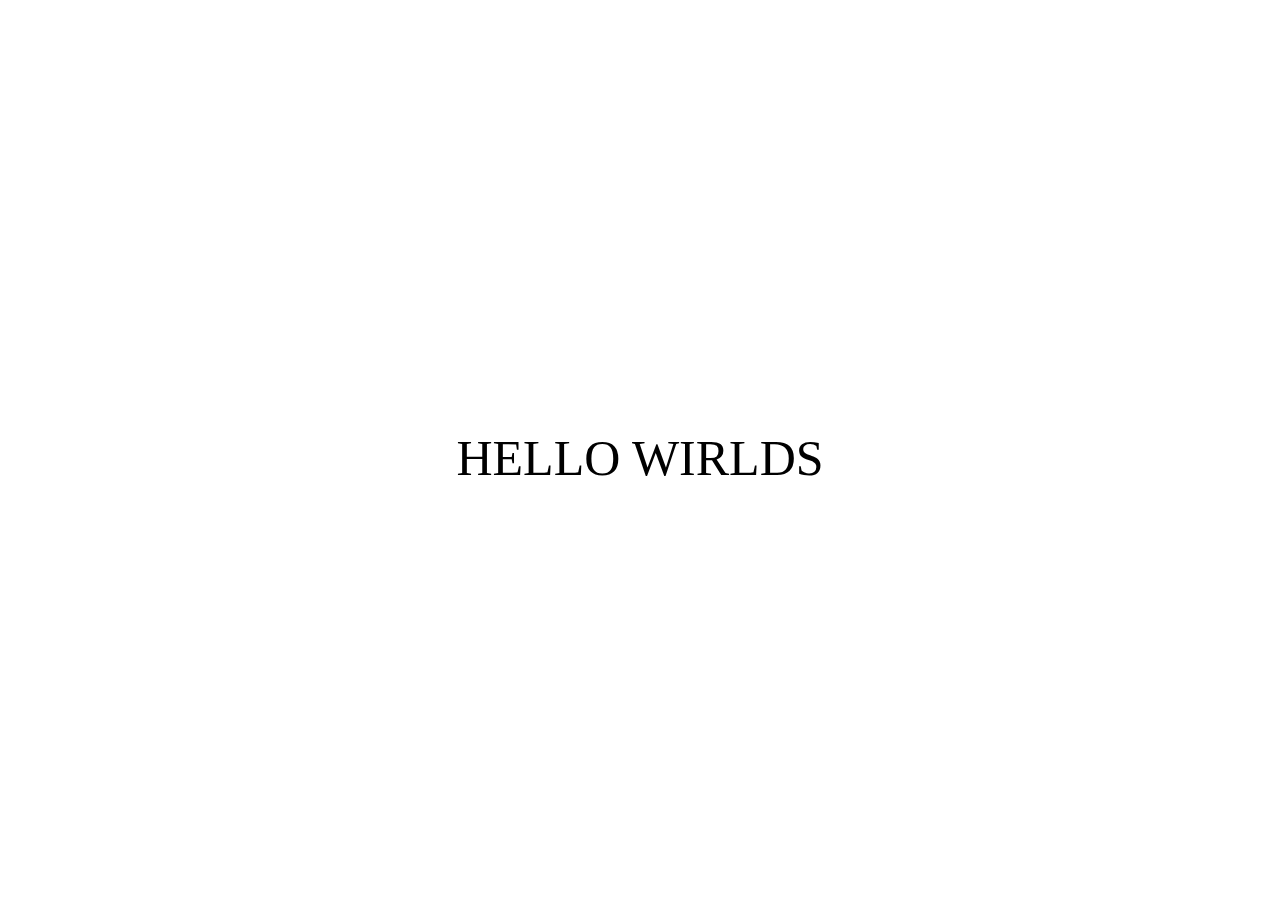
==== index.html @ c7d0fec2 "fix changes" ====
<!DOCTYPE html>
<html lang="en">
<head>
    <meta charset="UTF-8">
    <meta name="viewport" content="width=device-width, initial-scale=1.0">
    <title>Document</title>
</head>
<body style="display: flex; justify-content: center; align-items: center; height: 100vh; font-size: 50px;">
    <div>HELLO WIRLDS</div>
</body>
</html>
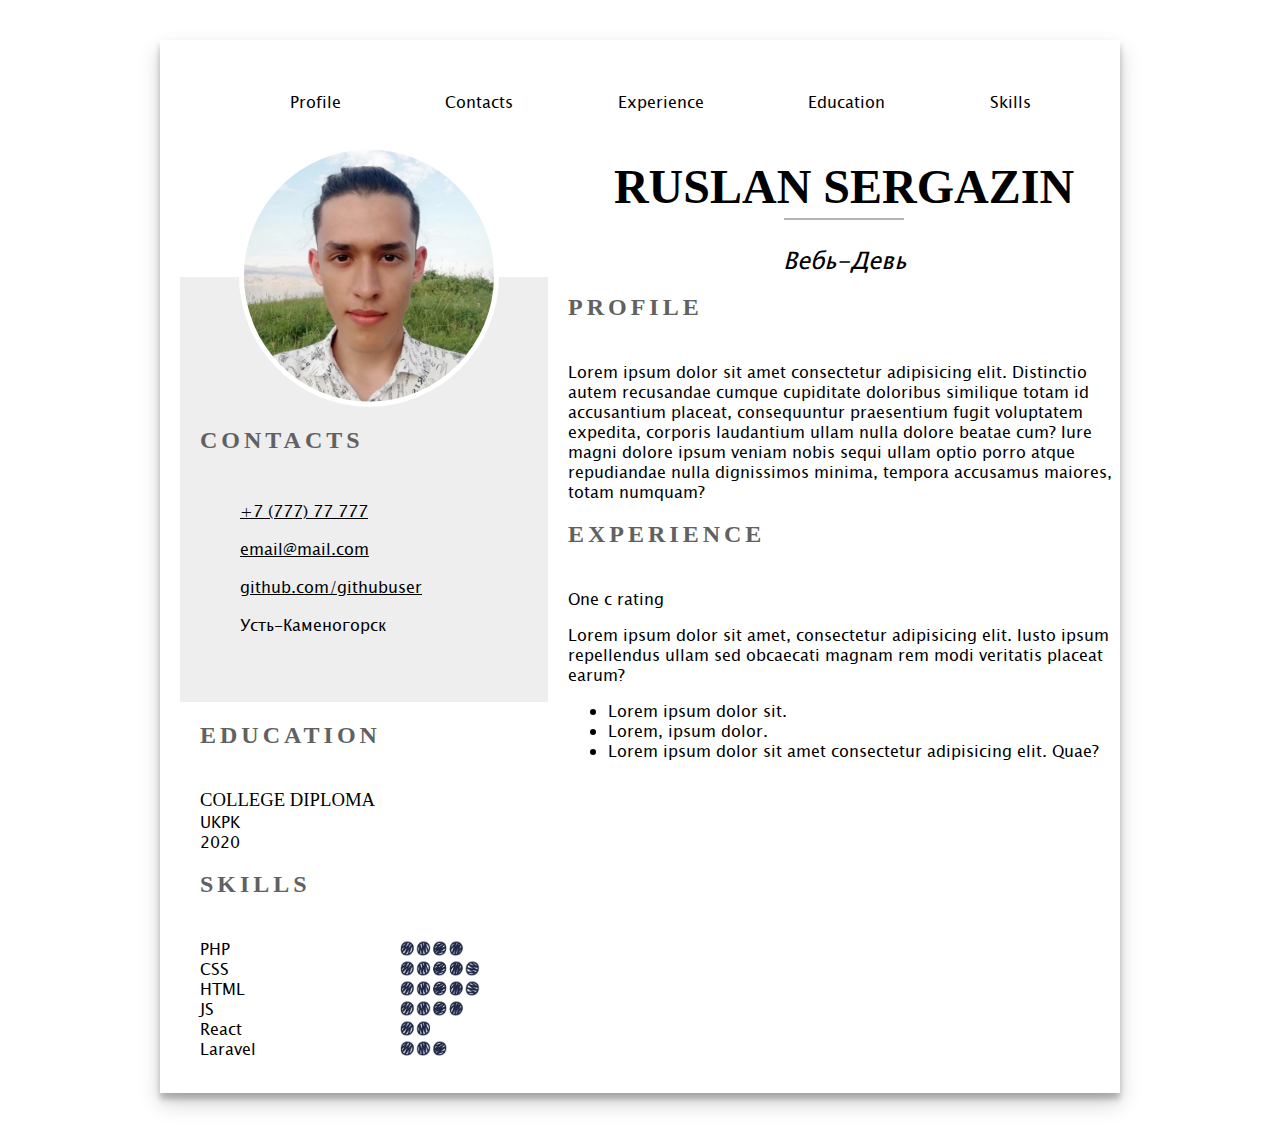
==== commit ab22a602: "lab3 landing" ====
--- a/index.html
+++ b/index.html
@@ -1,11 +1,131 @@
 <!DOCTYPE html>
 <html lang="en">
-<head>
-    <meta charset="UTF-8">
-    <meta name="viewport" content="width=device-width, initial-scale=1.0">
+  <head>
+    <meta charset="UTF-8" />
+    <meta name="viewport" content="width=device-width, initial-scale=1.0" />
     <title>Document</title>
-</head>
-<body style="display: flex; justify-content: center; align-items: center; height: 100vh; font-size: 50px;">
-    <div>HELLO WIRLDS</div>
-</body>
-</html>+    <link rel="stylesheet" href="/assets/css/style.css" />
+    <link rel="stylesheet" href="https://use.fontawesome.com/releases/v5.15.2/css/all.css" integrity="sha384-vSIIfh2YWi9wW0r9iZe7RJPrKwp6bG+s9QZMoITbCckVJqGCCRhc+ccxNcdpHuYu" crossorigin="anonymous">
+  </head>
+  <body>
+    <main class="portfolio">
+        <nav class="portfolio__menu">
+            <ul>
+                <li class="menu__item"><a href="#profile">Profile</a></li>
+                <li class="menu__item"><a href="#contacts">Contacts</a></li>
+                <li class="menu__item"><a href="#experience">Experience</a></li>
+                <li class="menu__item"><a href="#education">Education</a></li>
+                <li class="menu__item"><a href="#skills">Skills</a></li>
+            </ul>
+        </nav>
+        <div class="portfolio__wrapper">
+            <article class="portfolio__content">
+                <header class="portfolio__header">
+                  <h1 class="portfolio__name">Ruslan Sergazin</h1>
+                  <span class="portfolio__position">Вебь-Девь</span>
+                </header>
+                <div class="portfolio__desc">
+                  <h2 id="profile">Profile</h2>
+                  <p>
+                    Lorem ipsum dolor sit amet consectetur adipisicing elit. Distinctio
+                    autem recusandae cumque cupiditate doloribus similique totam id
+                    accusantium placeat, consequuntur praesentium fugit voluptatem
+                    expedita, corporis laudantium ullam nulla dolore beatae cum? Iure
+                    magni dolore ipsum veniam nobis sequi ullam optio porro atque
+                    repudiandae nulla dignissimos minima, tempora accusamus maiores,
+                    totam numquam?
+                  </p>
+                  <h2 id="experience">Experience</h2>
+                  <span>One c rating</span><br />
+                  <p>
+                    Lorem ipsum dolor sit amet, consectetur adipisicing elit. Iusto
+                    ipsum repellendus ullam sed obcaecati magnam rem modi veritatis
+                    placeat earum?
+                  </p>
+                  <ul>
+                      <li>Lorem ipsum dolor sit.</li>
+                      <li>Lorem, ipsum dolor.</li>
+                      <li>Lorem ipsum dolor sit amet consectetur adipisicing elit. Quae?</li>
+                  </ul>
+                </div>
+              </article>
+              <aside class="portfolio__creds">
+                  <div class="portfolio__photo">
+                      <img src="/assets/img/photo.png" alt="">
+                  </div>
+                  <div class="portfolio__contacts">
+                      <h2 id="contacts">Contacts</h2>
+                      <ul>
+                          <li>
+                            <span class="contact__icon">
+                                <i class="fas fa-phone"></i>
+                            </span>
+                            <span>
+                                <a href="tel:+777777777">+7 (777) 77 777</a>
+                            </span>
+                          </li>
+                          <li>
+                            <span class="contact__icon">
+                                <i class="fas fa-envelope"></i>
+                            </span>
+                            <span><a href="mailto:email@mail.com">email@mail.com</a></span>
+                          </li>
+                          <li>
+                            <span class="contact__icon">
+                                <i class="fab fa-github"></i>
+                            </span>
+                            <span><a href="https://github.com/githubuser">github.com/githubuser</a></span>
+                          </li>
+                          <li>
+                            <span class="contact__icon">
+                                <i class="fas fa-map-marker-alt"></i>
+                            </span>
+                            <span>Усть-Каменогорск</span>
+                          </li>
+                      </ul>
+                  </div>
+                  <div class="portfolio__education">
+                    <h2 id="education">Education</h2>
+                    <ul>
+                        <li>
+                            <h3>College diploma</h3>
+                            <span>
+                                UKPK<br>
+                                2020
+                            </span>
+                        </li>
+                    </ul>
+                  </div>
+                  <div class="portfolio__skills">
+                      <h2 id="skills">Skills</h2>
+                      <div class="skills__item">
+                          <div class="skill__name">PHP</div>
+                          <div class="skill__rate skill__rate-4"></div>
+                      </div>
+                      <div class="skills__item">
+                        <div class="skill__name">CSS</div>
+                        <div class="skill__rate skill__rate-5"></div>
+                      </div>
+                      <div class="skills__item">
+                        <div class="skill__name">HTML</div>
+                        <div class="skill__rate skill__rate-5"></div>
+                      </div>
+                      <div class="skills__item">
+                        <div class="skill__name">JS</div>
+                        <div class="skill__rate skill__rate-4"></div>
+                      </div>
+                      <div class="skills__item">
+                        <div class="skill__name">React</div>
+                        <div class="skill__rate skill__rate-2"></div>
+                      </div>
+                      <div class="skills__item">
+                        <div class="skill__name">Laravel</div>
+                        <div class="skill__rate skill__rate-3"></div>
+                      </div>
+                    </div>
+                  </div>
+              </aside>
+        </div>
+    </main>
+  </body>
+</html>
--- a/assets/css/style.css
+++ b/assets/css/style.css
@@ -0,0 +1,186 @@
+@import "./fonts.css";
+
+:root{
+    --dark-grey: rgb(180, 180, 180);
+    --light-grey: rgb(238, 238, 238);
+    --headers-color: rgb(97, 97, 97);
+}
+
+* {
+    font-family: 'Lucida Sans Unicode', Verdana, sans-serif;
+}
+
+h1,h2,h3,h4,h5,h6 {
+    font-family: Georgia, 'Times New Roman', Times, serif;
+}
+
+h3 {
+    text-transform: uppercase;
+    margin: 0;
+    font-weight: normal;
+}
+
+a {
+    color: black;
+}
+
+.portfolio {
+    width: 960px;
+    margin: 40px auto;
+    padding: 35px 0;
+    box-shadow: 0 10px 20px rgba(0,0,0,0.19), 0 6px 6px rgba(0,0,0,0.23);
+}
+
+.portfolio__wrapper {
+    display: flex;
+    flex-direction: row-reverse;
+}
+
+.portfolio__menu ul{
+    display: flex;
+    flex-direction: row;
+    list-style: none;
+    justify-content: space-evenly;
+}
+
+.portfolio__menu a {
+    text-decoration: none;
+    transition: all 0.5 ease-in-out;
+    padding: 10px 15px;
+    position: relative;
+}
+
+.portfolio__menu a::after {
+    background: none repeat scroll 0 0 transparent;
+    bottom: 0;
+    content: "";
+    display: block;
+    height: 2px;
+    left: 50%;
+    position: absolute;
+    background: var(--dark-grey);
+    transition: width 0.3s ease 0s, left 0.3s ease 0s;
+    width: 0;
+}
+
+.portfolio__menu a:hover:after {
+    width: 100%; 
+    left: 0;
+}
+
+.portfolio__content {
+    width: 60%;
+}
+
+.portfolio__creds {
+    width: 40%;
+    position: relative;
+    margin: 0 20px;
+}
+
+.portfolio__header {
+    text-align: center;
+    font-size: 1.5em;
+}
+
+.portfolio__name {
+    text-transform: uppercase;
+    position: relative;
+}
+
+.portfolio__name::after{
+    content: "";
+    width: 120px;
+    height: 2px;
+    background-color: var(--dark-grey);
+    position: absolute;
+    top: 60px;
+    left: 50%;
+    transform: translate(-50%, -50%);
+}
+
+.portfolio__position {
+    font-style: italic;
+}
+
+.portfolio h2 {
+    text-transform: uppercase;
+    letter-spacing: 4px;
+    margin-bottom: 40px;
+    color: var(--headers-color);
+}
+
+.portfolio__contacts {
+    background: var(--light-grey);
+    height: 295px;
+    margin-top: 150px;
+    padding: 130px 20px 0;
+}
+
+.portfolio__creds ul{
+    list-style: none;
+}
+
+.portfolio__photo {
+    width: 250px;
+    position: absolute;
+    left: 50%;
+    top: 150px;
+    transform: translate(-50%, -50%);
+}
+
+.portfolio__photo img {
+    max-width: 100%;
+    border-radius: 50%;
+    border: 5px solid white;
+}
+
+.portfolio__contacts ul li {
+    margin-bottom: 10px;
+}
+
+.contact__icon {
+    width: 20px;
+    font-size: 1.5em;
+    color: rgb(66, 66, 66);
+}
+
+.portfolio__education {
+    margin-left: 20px
+}
+
+.portfolio__education ul {
+    padding-left: 0;
+}
+
+.portfolio__skills {
+    margin-left: 20px;
+}
+
+.skills__item {
+    display: flex;
+    flex-direction: row;
+    align-items: center;
+}
+
+.skill__name {
+    width: 200px;
+}
+
+.skill__rate {
+    height: 16px;
+    width: 80px;
+    background: url(/assets/img/rate.png);
+    background-size: 80px;
+    background-repeat: no-repeat;
+}
+
+.skill__rate-1 {width: 15px;}
+
+.skill__rate-2 {width: 30px;}
+
+.skill__rate-3 {width: 47px;}
+
+.skill__rate-4 {width: 65px;}
+
+.skill__rate-5 {width: 80px;}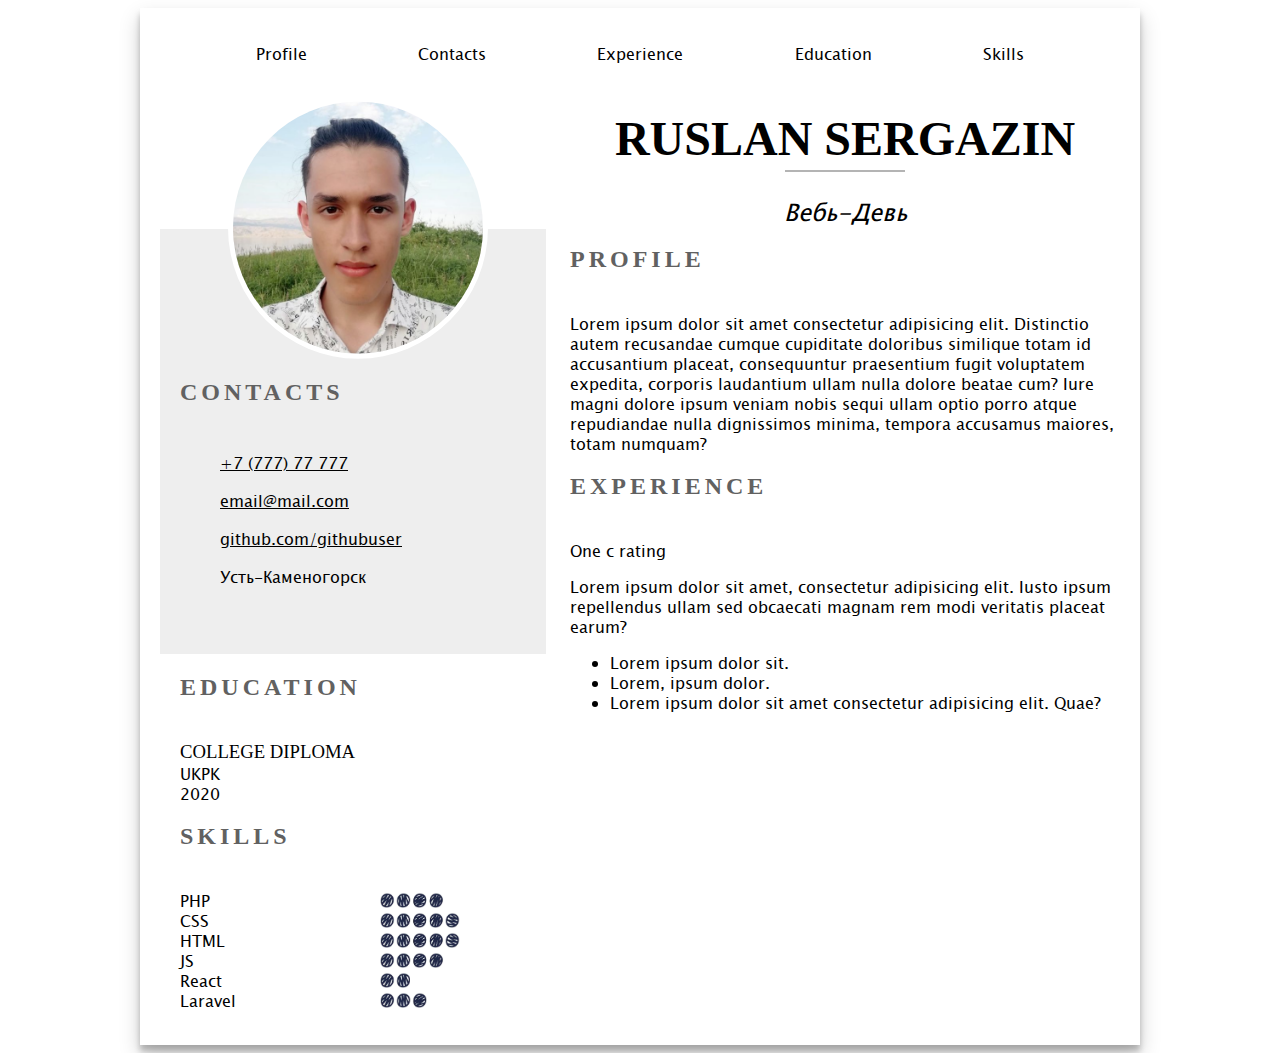
==== commit ce8e8d06: "перевел на бутстрап" ====
--- a/index.html
+++ b/index.html
@@ -1,131 +1,138 @@
 <!DOCTYPE html>
 <html lang="en">
-  <head>
-    <meta charset="UTF-8" />
-    <meta name="viewport" content="width=device-width, initial-scale=1.0" />
-    <title>Document</title>
-    <link rel="stylesheet" href="/assets/css/style.css" />
-    <link rel="stylesheet" href="https://use.fontawesome.com/releases/v5.15.2/css/all.css" integrity="sha384-vSIIfh2YWi9wW0r9iZe7RJPrKwp6bG+s9QZMoITbCckVJqGCCRhc+ccxNcdpHuYu" crossorigin="anonymous">
-  </head>
-  <body>
-    <main class="portfolio">
-        <nav class="portfolio__menu">
-            <ul>
-                <li class="menu__item"><a href="#profile">Profile</a></li>
-                <li class="menu__item"><a href="#contacts">Contacts</a></li>
-                <li class="menu__item"><a href="#experience">Experience</a></li>
-                <li class="menu__item"><a href="#education">Education</a></li>
-                <li class="menu__item"><a href="#skills">Skills</a></li>
-            </ul>
-        </nav>
-        <div class="portfolio__wrapper">
-            <article class="portfolio__content">
-                <header class="portfolio__header">
-                  <h1 class="portfolio__name">Ruslan Sergazin</h1>
-                  <span class="portfolio__position">Вебь-Девь</span>
-                </header>
-                <div class="portfolio__desc">
-                  <h2 id="profile">Profile</h2>
-                  <p>
-                    Lorem ipsum dolor sit amet consectetur adipisicing elit. Distinctio
-                    autem recusandae cumque cupiditate doloribus similique totam id
-                    accusantium placeat, consequuntur praesentium fugit voluptatem
-                    expedita, corporis laudantium ullam nulla dolore beatae cum? Iure
-                    magni dolore ipsum veniam nobis sequi ullam optio porro atque
-                    repudiandae nulla dignissimos minima, tempora accusamus maiores,
-                    totam numquam?
-                  </p>
-                  <h2 id="experience">Experience</h2>
-                  <span>One c rating</span><br />
-                  <p>
-                    Lorem ipsum dolor sit amet, consectetur adipisicing elit. Iusto
-                    ipsum repellendus ullam sed obcaecati magnam rem modi veritatis
-                    placeat earum?
-                  </p>
-                  <ul>
-                      <li>Lorem ipsum dolor sit.</li>
-                      <li>Lorem, ipsum dolor.</li>
-                      <li>Lorem ipsum dolor sit amet consectetur adipisicing elit. Quae?</li>
-                  </ul>
-                </div>
-              </article>
-              <aside class="portfolio__creds">
-                  <div class="portfolio__photo">
-                      <img src="/assets/img/photo.png" alt="">
-                  </div>
-                  <div class="portfolio__contacts">
-                      <h2 id="contacts">Contacts</h2>
-                      <ul>
-                          <li>
-                            <span class="contact__icon">
-                                <i class="fas fa-phone"></i>
-                            </span>
-                            <span>
-                                <a href="tel:+777777777">+7 (777) 77 777</a>
-                            </span>
-                          </li>
-                          <li>
-                            <span class="contact__icon">
-                                <i class="fas fa-envelope"></i>
-                            </span>
-                            <span><a href="mailto:email@mail.com">email@mail.com</a></span>
-                          </li>
-                          <li>
-                            <span class="contact__icon">
-                                <i class="fab fa-github"></i>
-                            </span>
-                            <span><a href="https://github.com/githubuser">github.com/githubuser</a></span>
-                          </li>
-                          <li>
-                            <span class="contact__icon">
-                                <i class="fas fa-map-marker-alt"></i>
-                            </span>
-                            <span>Усть-Каменогорск</span>
-                          </li>
-                      </ul>
-                  </div>
-                  <div class="portfolio__education">
-                    <h2 id="education">Education</h2>
-                    <ul>
-                        <li>
-                            <h3>College diploma</h3>
-                            <span>
-                                UKPK<br>
-                                2020
-                            </span>
-                        </li>
-                    </ul>
-                  </div>
-                  <div class="portfolio__skills">
-                      <h2 id="skills">Skills</h2>
-                      <div class="skills__item">
-                          <div class="skill__name">PHP</div>
-                          <div class="skill__rate skill__rate-4"></div>
-                      </div>
-                      <div class="skills__item">
-                        <div class="skill__name">CSS</div>
-                        <div class="skill__rate skill__rate-5"></div>
-                      </div>
-                      <div class="skills__item">
-                        <div class="skill__name">HTML</div>
-                        <div class="skill__rate skill__rate-5"></div>
-                      </div>
-                      <div class="skills__item">
-                        <div class="skill__name">JS</div>
-                        <div class="skill__rate skill__rate-4"></div>
-                      </div>
-                      <div class="skills__item">
-                        <div class="skill__name">React</div>
-                        <div class="skill__rate skill__rate-2"></div>
-                      </div>
-                      <div class="skills__item">
-                        <div class="skill__name">Laravel</div>
-                        <div class="skill__rate skill__rate-3"></div>
-                      </div>
-                    </div>
-                  </div>
-              </aside>
-        </div>
-    </main>
-  </body>
-</html>
+
+<head>
+	<meta charset="UTF-8" />
+	<meta name="viewport" content="width=device-width, initial-scale=1.0" />
+	<title>Document</title>
+	<link rel="stylesheet" href="/assets/lib/bootstrap-5.0.0-beta2/css/bootstrap-grid.css">
+	<link rel="stylesheet" href="/assets/css/style.css" />
+	<link rel="stylesheet" href="https://use.fontawesome.com/releases/v5.15.2/css/all.css"
+		integrity="sha384-vSIIfh2YWi9wW0r9iZe7RJPrKwp6bG+s9QZMoITbCckVJqGCCRhc+ccxNcdpHuYu" crossorigin="anonymous">
+</head>
+
+<body>
+	<main class="portfolio">
+		<div class="container-fluid">
+			<nav class="portfolio__menu row">
+				<ul class="col-12 d-flex flex-row justify-content-evenly">
+					<li class="menu__item"><a href="#profile">Profile</a></li>
+					<li class="menu__item"><a href="#contacts">Contacts</a></li>
+					<li class="menu__item"><a href="#experience">Experience</a></li>
+					<li class="menu__item"><a href="#education">Education</a></li>
+					<li class="menu__item"><a href="#skills">Skills</a></li>
+				</ul>
+			</nav>
+			<div class="portfolio__wrapper row flex-row-reverse">
+				<article class="portfolio__content col-7">
+					<header class="portfolio__header">
+						<h1 class="portfolio__name">Ruslan Sergazin</h1>
+						<span class="portfolio__position">Вебь-Девь</span>
+					</header>
+					<div class="portfolio__desc">
+						<h2 id="profile">Profile</h2>
+						<p>
+							Lorem ipsum dolor sit amet consectetur adipisicing elit. Distinctio
+							autem recusandae cumque cupiditate doloribus similique totam id
+							accusantium placeat, consequuntur praesentium fugit voluptatem
+							expedita, corporis laudantium ullam nulla dolore beatae cum? Iure
+							magni dolore ipsum veniam nobis sequi ullam optio porro atque
+							repudiandae nulla dignissimos minima, tempora accusamus maiores,
+							totam numquam?
+						</p>
+						<h2 id="experience">Experience</h2>
+						<span>One c rating</span><br />
+						<p>
+							Lorem ipsum dolor sit amet, consectetur adipisicing elit. Iusto
+							ipsum repellendus ullam sed obcaecati magnam rem modi veritatis
+							placeat earum?
+						</p>
+						<ul>
+							<li>Lorem ipsum dolor sit.</li>
+							<li>Lorem, ipsum dolor.</li>
+							<li>Lorem ipsum dolor sit amet consectetur adipisicing elit. Quae?</li>
+						</ul>
+					</div>
+				</article>
+				<aside class="portfolio__creds col-5">
+					<div class="portfolio__photo">
+						<img src="/assets/img/photo.png" alt="">
+					</div>
+					<div class="portfolio__contacts">
+						<h2 id="contacts">Contacts</h2>
+						<ul>
+							<li>
+								<span class="contact__icon">
+									<i class="fas fa-phone"></i>
+								</span>
+								<span>
+									<a href="tel:+777777777">+7 (777) 77 777</a>
+								</span>
+							</li>
+							<li>
+								<span class="contact__icon">
+									<i class="fas fa-envelope"></i>
+								</span>
+								<span><a href="mailto:email@mail.com">email@mail.com</a></span>
+							</li>
+							<li>
+								<span class="contact__icon">
+									<i class="fab fa-github"></i>
+								</span>
+								<span><a href="https://github.com/githubuser">github.com/githubuser</a></span>
+							</li>
+							<li>
+								<span class="contact__icon">
+									<i class="fas fa-map-marker-alt"></i>
+								</span>
+								<span>Усть-Каменогорск</span>
+							</li>
+						</ul>
+					</div>
+					<div class="portfolio__education">
+						<h2 id="education">Education</h2>
+						<ul>
+							<li>
+								<h3>College diploma</h3>
+								<span>
+									UKPK<br>
+									2020
+								</span>
+							</li>
+						</ul>
+					</div>
+					<div class="portfolio__skills">
+						<h2 id="skills">Skills</h2>
+						<div class="skills__item">
+							<div class="skill__name">PHP</div>
+							<div class="skill__rate skill__rate-4"></div>
+						</div>
+						<div class="skills__item">
+							<div class="skill__name">CSS</div>
+							<div class="skill__rate skill__rate-5"></div>
+						</div>
+						<div class="skills__item">
+							<div class="skill__name">HTML</div>
+							<div class="skill__rate skill__rate-5"></div>
+						</div>
+						<div class="skills__item">
+							<div class="skill__name">JS</div>
+							<div class="skill__rate skill__rate-4"></div>
+						</div>
+						<div class="skills__item">
+							<div class="skill__name">React</div>
+							<div class="skill__rate skill__rate-2"></div>
+						</div>
+						<div class="skills__item">
+							<div class="skill__name">Laravel</div>
+							<div class="skill__rate skill__rate-3"></div>
+						</div>
+					</div>
+				</aside>
+			</div>
+		</div>
+		</div>
+	</main>
+</body>
+
+</html>--- a/assets/css/style.css
+++ b/assets/css/style.css
@@ -26,21 +26,19 @@
 
 .portfolio {
     width: 960px;
-    margin: 40px auto;
-    padding: 35px 0;
+    /* margin: 40px auto; */
+    padding: 35px 20px;
+    margin-left: auto;
+    margin-right: auto;
     box-shadow: 0 10px 20px rgba(0,0,0,0.19), 0 6px 6px rgba(0,0,0,0.23);
 }
 
-.portfolio__wrapper {
-    display: flex;
-    flex-direction: row-reverse;
+.portfolio .container-fluid {
+    padding: 0;
 }
 
 .portfolio__menu ul{
-    display: flex;
-    flex-direction: row;
     list-style: none;
-    justify-content: space-evenly;
 }
 
 .portfolio__menu a {
@@ -68,14 +66,8 @@
     left: 0;
 }
 
-.portfolio__content {
-    width: 60%;
-}
-
 .portfolio__creds {
-    width: 40%;
     position: relative;
-    margin: 0 20px;
 }
 
 .portfolio__header {
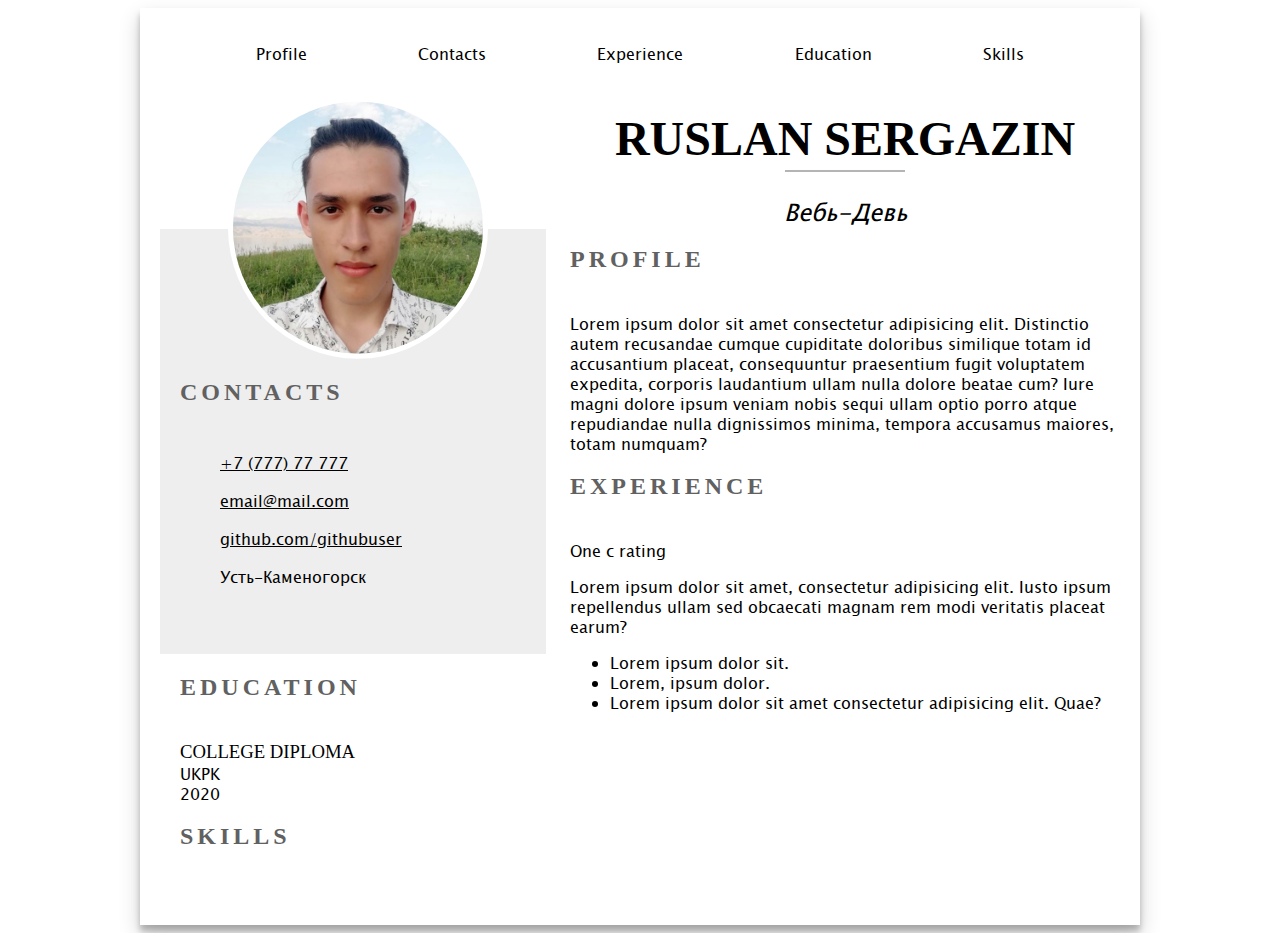
==== commit 24555ecc: "lab 6" ====
--- a/index.html
+++ b/index.html
@@ -133,6 +133,27 @@
 		</div>
 		</div>
 	</main>
+
+	<script>
+			document.addEventListener("DOMContentLoaded", async (event) => { 
+				let response = await fetch('/description/');
+				response.json().then(res => document.querySelector('.portfolio__desc').innerHTML = res.data)
+
+				document.querySelector('.portfolio__skills').innerHTML = "";
+				document.querySelector('.portfolio__skills').innerHTML += `<h2 id="skills">Skills</h2>`;
+				response = await fetch('/skills/');
+				response.json().then(res => res.data.map((skill) => document.querySelector('.portfolio__skills').innerHTML += 
+				/*html*/
+				`
+				<div class="skills__item">
+					<div class="skill__name">${skill.name}</div>
+					<div class="skill__rate skill__rate-${skill.value}"></div>
+				</div>
+				`
+				));
+			});
+	</script>
+
+
 </body>
-
 </html>